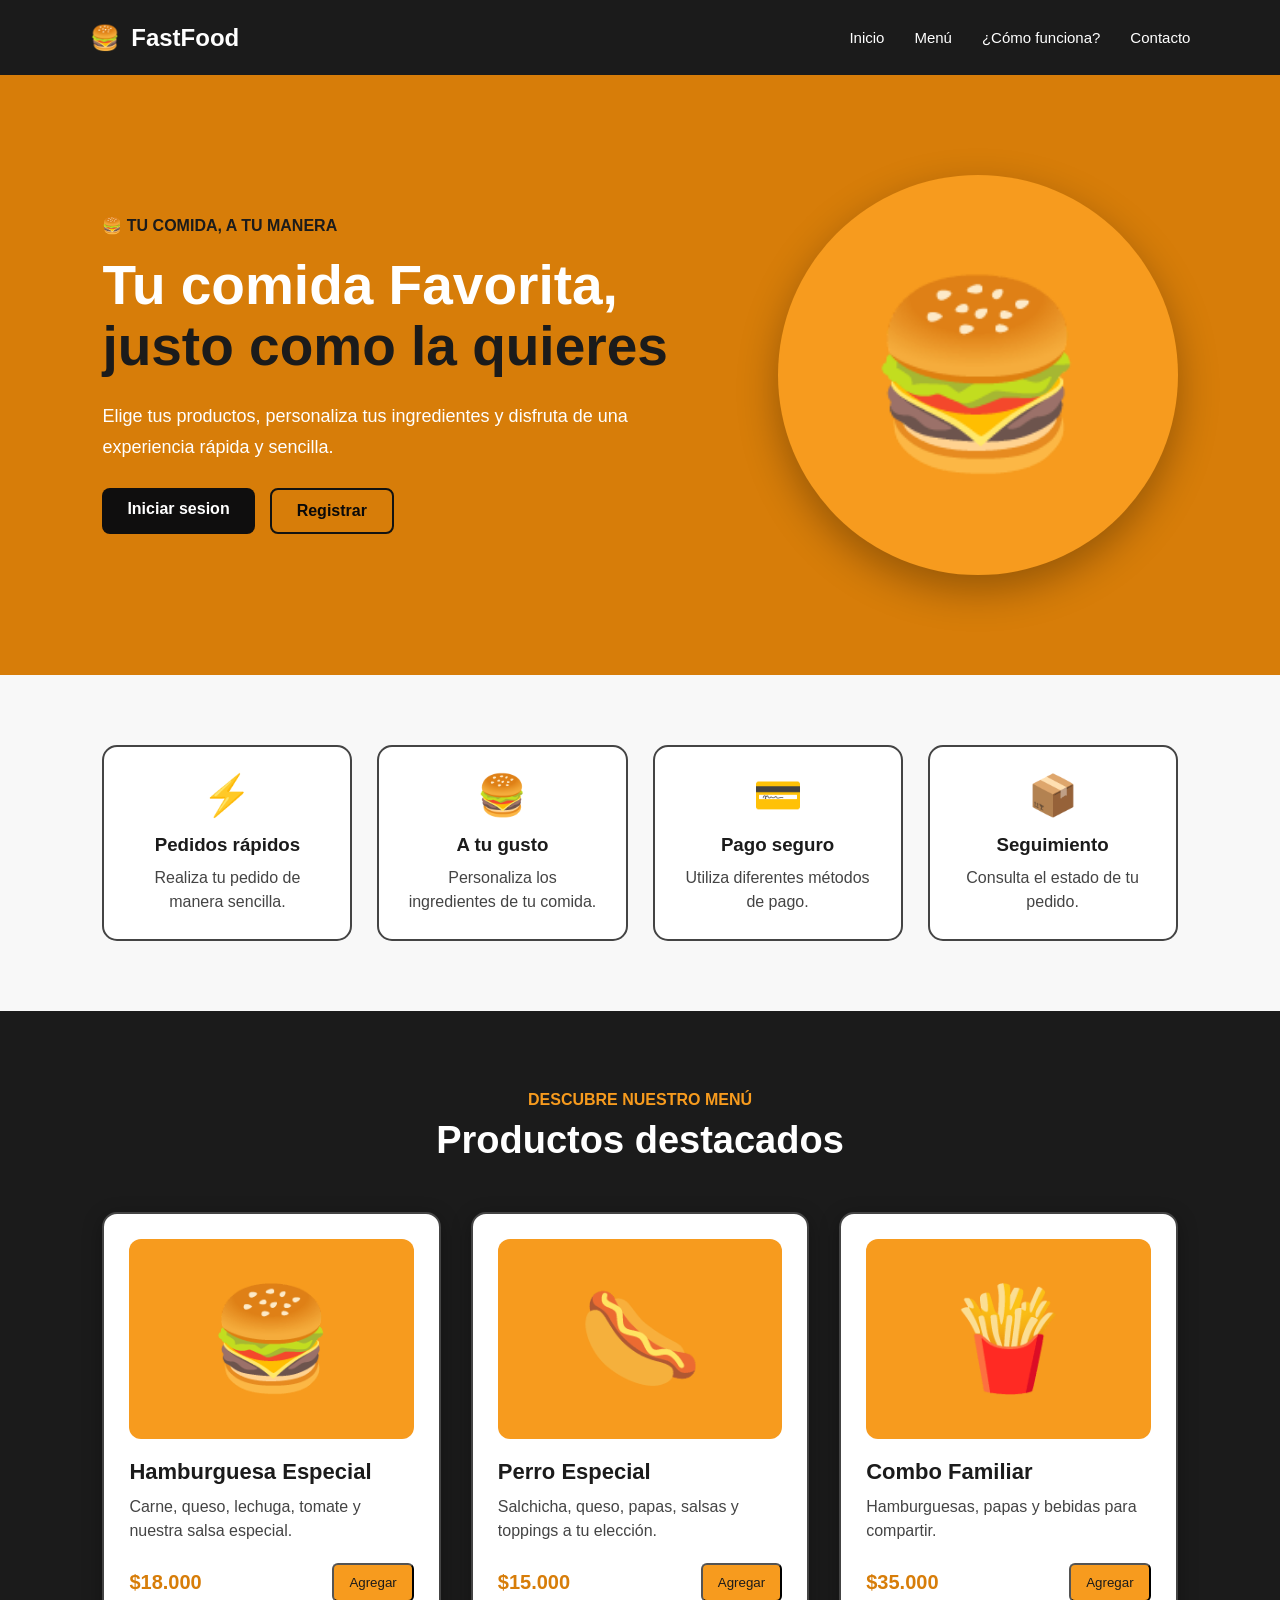
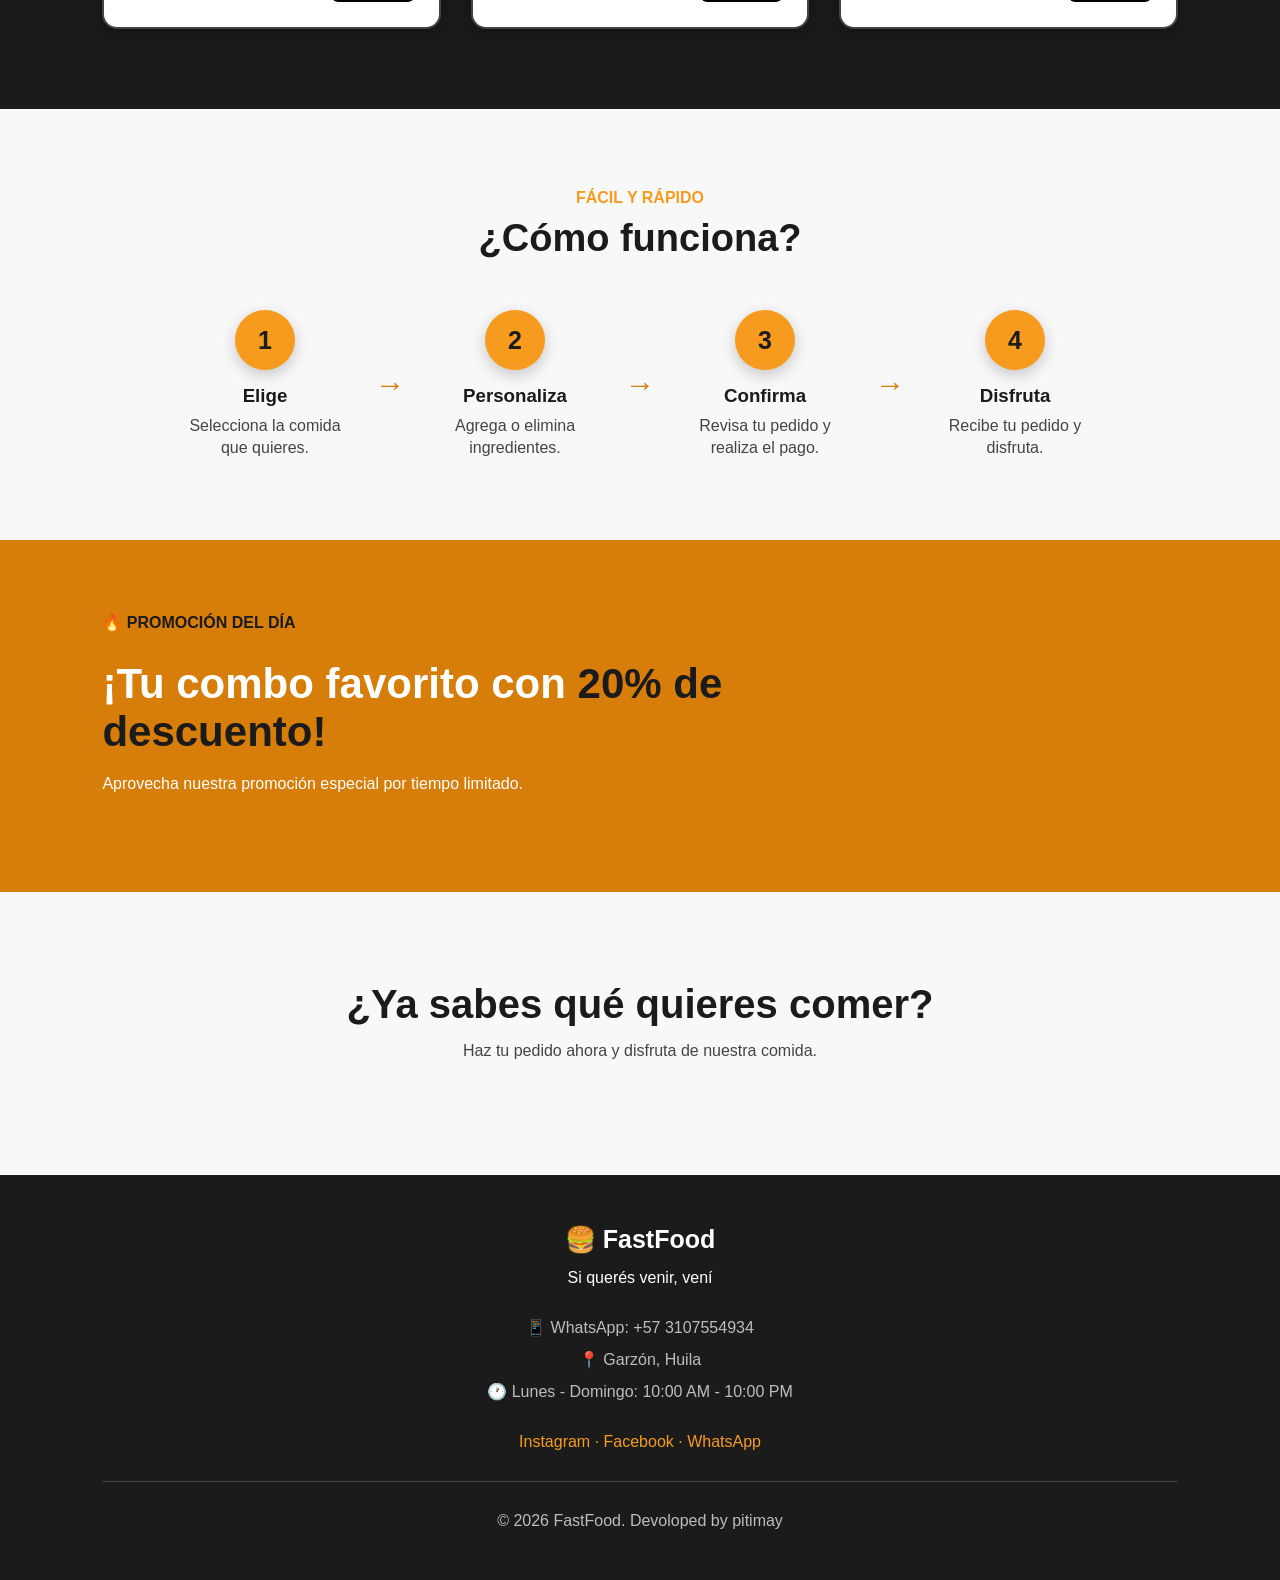
==== paginaterrizaje/index.html @ b6788efb "primera carga" ====
<!DOCTYPE html>
<html lang="es">
<head>
    <meta charset="UTF-8">
    <meta name="viewport" content="width=device-width, initial-scale=1.0">
    <title>FastFood - Comida a tu gusto</title>
    <link rel="stylesheet" href="./css/styles.css">
</head>

<body>

    <header>
        <div class="logo">
            🍔 <span>FastFood</span>
        </div>

        <nav>
            <a href="#inicio">Inicio</a>
            <a href="#menu">Menú</a>
            <a href="#como-funciona">¿Cómo funciona?</a>
            <a href="#contacto">Contacto</a>
        </nav>

    </header>

    <section class="hero" id="inicio">

        <div class="hero-text">

            <p class="subtitulo">🍔 TU COMIDA, A TU MANERA</p>

            <h1>
                Tu comida Favorita,
                <span>justo como la quieres</span>
            </h1>

            <p>
                Elige tus productos, personaliza tus ingredientes
                y disfruta de una experiencia rápida y sencilla.
            </p>

            <div class="hero-buttons">
                <a href="../iniciosesion/index.html" class="btn-naranja" id="iniciarSesion">Iniciar sesion</a>
                <a href="../registrodeusuario/index.html" class="btn-boder" id="registrarse">Registrar</a>
            </div>

        </div>

        <div class="hero-image">
            <div class="hamburguesa">
                🍔
            </div>
        </div>

    </section>

    <section class="beneficios">

        <div class="beneficio">
            <span>⚡</span>
            <h3>Pedidos rápidos</h3>
            <p>Realiza tu pedido de manera sencilla.</p>
        </div>

        <div class="beneficio">
            <span>🍔</span>
            <h3>A tu gusto</h3>
            <p>Personaliza los ingredientes de tu comida.</p>
        </div>

        <div class="beneficio">
            <span>💳</span>
            <h3>Pago seguro</h3>
            <p>Utiliza diferentes métodos de pago.</p>
        </div>

        <div class="beneficio">
            <span>📦</span>
            <h3>Seguimiento</h3>
            <p>Consulta el estado de tu pedido.</p>
        </div>

    </section>

    <section class="menu" id="menu">

        <div class="titulo-seccion">
            <p>DESCUBRE NUESTRO MENÚ</p>
            <h2>Productos destacados</h2>
        </div>

        <div class="productos">

            <div class="producto">
                <div class="producto-img">🍔</div>

                <h3>Hamburguesa Especial</h3>

                <p>
                    Carne, queso, lechuga, tomate
                    y nuestra salsa especial.
                </p>

                <div class="producto-bottom">
                    <strong>$18.000</strong>
                    <button onclick="agregarProducto('Hamburguesa Especial')">
                        Agregar
                    </button>
                </div>
            </div>


            <div class="producto">
                <div class="producto-img">🌭</div>

                <h3>Perro Especial</h3>

                <p>
                    Salchicha, queso, papas, salsas
                    y toppings a tu elección.
                </p>

                <div class="producto-bottom">
                    <strong>$15.000</strong>
                    <button onclick="agregarProducto('Perro Especial')">
                        Agregar
                    </button>
                </div>
            </div>


            <div class="producto">
                <div class="producto-img">🍟</div>

                <h3>Combo Familiar</h3>

                <p>
                    Hamburguesas, papas y bebidas
                    para compartir.
                </p>

                <div class="producto-bottom">
                    <strong>$35.000</strong>
                    <button onclick="agregarProducto('Combo Familiar')">
                        Agregar
                    </button>
                </div>
            </div>

        </div>

    </section>

    <section class="como-funciona" id="como-funciona">

        <div class="titulo-seccion">
            <p>FÁCIL Y RÁPIDO</p>
            <h2>¿Cómo funciona?</h2>
        </div>

        <div class="pasos">

            <div class="paso">
                <div>1</div>
                <h3>Elige</h3>
                <p>Selecciona la comida que quieres.</p>
            </div>

            <div class="flecha">→</div>

            <div class="paso">
                <div>2</div>
                <h3>Personaliza</h3>
                <p>Agrega o elimina ingredientes.</p>
            </div>

            <div class="flecha">→</div>

            <div class="paso">
                <div>3</div>
                <h3>Confirma</h3>
                <p>Revisa tu pedido y realiza el pago.</p>
            </div>

            <div class="flecha">→</div>

            <div class="paso">
                <div>4</div>
                <h3>Disfruta</h3>
                <p>Recibe tu pedido y disfruta.</p>
            </div>

        </div>

    </section>

    <section class="promocion">

        <div>
            <p>🔥 PROMOCIÓN DEL DÍA</p>

            <h2>
                ¡Tu combo favorito con
                <span>20% de descuento!</span>
            </h2>

            <p>
                Aprovecha nuestra promoción especial
                por tiempo limitado.
            </p>

        </div>

    </section>

    <section class="cta">

        <h2>¿Ya sabes qué quieres comer?</h2>

        <p>
            Haz tu pedido ahora y disfruta
            de nuestra comida.
        </p>

        

    </section>

    <footer id="contacto">

        <div class="footer-logo">
            🍔 FastFood
        </div>

        <p>
            Si querés venir, vení
        </p>

        <div class="contacto">
            📱 WhatsApp: +57 3107554934
            <br>
            📍 Garzón, Huila
            <br>
            🕐 Lunes - Domingo: 10:00 AM - 10:00 PM
        </div>

        <div class="redes">
            Instagram · Facebook · WhatsApp
        </div>

        <hr>

        <p>
            © 2026 FastFood. Devoloped by pitimay
        </p>

    </footer>

    <script src="./js/script.js"></script>

</body>
</html>
---- paginaterrizaje/css/styles.css ----
* {
    margin: 0;
    padding: 0;
    box-sizing: border-box;
}

html {
    scroll-behavior: smooth;
}

body {
    font-family: Arial, sans-serif;
    background: #F8F8F8;
    color: #1B1B1B;
}

header {
    width: 100%;
    height: 75px;
    padding: 0 7%;

    display: flex;
    align-items: center;
    justify-content: space-between;

    background: #1B1B1B;

    position: sticky;
    top: 0;
    z-index: 1000;
}

.logo {
    color: #FFFFFF;
    font-size: 24px;
    font-weight: bold;
}

.logo span {
    margin-left: 5px;
}

nav {
    display: flex;
    gap: 30px;
}

nav a {
    color: #FFFFFF;
    text-decoration: none;
    font-size: 15px;

    transition: 0.3s;
}

nav a:hover {
    color: #F79B1E;
}

.btn-pedido {
    background: #F79B1E;
    color: #1B1B1B;

    padding: 12px 20px;

    border-radius: 8px;

    transition: 0.3s;
}

.btn-pedido:hover {
    background: #FFB43A;
    transform: scale(1.03);
}

.hero {
    min-height: 600px;

    padding: 70px 8%;

    display: flex;
    align-items: center;
    justify-content: space-between;

    background: #D77D09;
}

.hero-text {
    max-width: 600px;
}

.subtitulo {
    color: #1B1B1B;

    font-weight: bold;

    margin-bottom: 20px;
}

.hero h1 {
    color: #FFFFFF;

    font-size: 55px;

    line-height: 1.1;

    margin-bottom: 25px;
}

.hero h1 span {
    color: #1B1B1B;
}

.hero-text > p:not(.subtitulo) {
    color: #FFFFFF;

    font-size: 18px;

    line-height: 1.7;
}

.hero-buttons {
    display: flex;

    gap: 15px;

    margin-top: 30px;
}

.btn-principal {
    background: #F79B1E;
    color: #1B1B1B;

    padding: 15px 25px;

    border-radius: 8px;

    transition: 0.3s;
}

.btn-principal:hover {
    background: #FFB43A;

    transform: scale(1.03);
}

.btn-secundario {
    background: transparent;

    border: 2px solid #FFFFFF;

    color: #FFFFFF;

    padding: 13px 25px;

    border-radius: 8px;

    transition: 0.3s;
}

.btn-secundario:hover {
    background: #FFFFFF;

    color: #1B1B1B;
}


.hero-image {
    width: 400px;
    height: 400px;

    border-radius: 50%;

    background: #F79B1E;

    display: flex;

    justify-content: center;
    align-items: center;

    box-shadow: 0 15px 40px rgba(0, 0, 0, 0.30);
}

.hamburguesa {
    font-size: 180px;
}


.beneficios {
    padding: 70px 8%;

    display: grid;

    grid-template-columns: repeat(4, 1fr);

    gap: 25px;

    background: #F8F8F8;
}

.beneficio {
    text-align: center;

    padding: 25px;

    background: #FFFFFF;

    border-radius: 15px;

    border: 2px solid #444444;

    transition: 0.3s;
}

.beneficio:hover {
    transform: translateY(-5px);

    border-color: #F79B1E;

    box-shadow: 0 0 20px rgba(247, 155, 30, 0.30);
}

.beneficio span {
    font-size: 40px;
}

.beneficio h3 {
    color: #1B1B1B;

    margin: 15px 0 10px;
}

.beneficio p {
    color: #444444;

    line-height: 1.5;
}


.titulo-seccion {
    text-align: center;

    margin-bottom: 50px;
}

.titulo-seccion p {
    color: #F79B1E;

    font-weight: bold;
}

.titulo-seccion h2 {
    color: #1B1B1B;

    font-size: 38px;

    margin-top: 10px;
}

.menu {
    padding: 80px 8%;

    background: #1B1B1B;
}

.menu .titulo-seccion h2 {
    color: #FFFFFF;
}

.productos {
    display: grid;

    grid-template-columns: repeat(3, 1fr);

    gap: 30px;
}

.producto {
    background: #FFFFFF;

    padding: 25px;

    border-radius: 15px;

    border: 2px solid #444444;

    box-shadow: 0 5px 20px rgba(0, 0, 0, 0.30);

    transition: 0.3s;
}

.producto:hover {
    transform: translateY(-5px);

    border-color: #F79B1E;

    box-shadow: 0 0 25px rgba(247, 155, 30, 0.40);
}

.producto-img {
    height: 200px;

    border-radius: 12px;

    background: #F79B1E;

    display: flex;

    justify-content: center;
    align-items: center;

    font-size: 100px;
}

.producto h3 {
    color: #1B1B1B;

    font-size: 22px;

    margin: 20px 0 10px;
}

.producto p {
    color: #444444;

    line-height: 1.5;

    margin-bottom: 20px;
}

.producto-bottom {
    display: flex;

    align-items: center;
    justify-content: space-between;
}

.producto-bottom strong {
    font-size: 20px;

    color: #D77D09;
}

.producto-bottom button {
    background: #F79B1E;

    color: #1B1B1B;

    padding: 10px 15px;

    border-radius: 6px;

    transition: 0.3s;
}

.producto-bottom button:hover {
    background: #FFB43A;

    transform: scale(1.03);
}


.como-funciona {
    padding: 80px 8%;

    background: #F8F8F8;
}

.pasos {
    display: flex;

    justify-content: center;
    align-items: center;

    gap: 20px;
}

.paso {
    text-align: center;

    max-width: 180px;
}

.paso > div {
    width: 60px;
    height: 60px;

    margin: auto;

    border-radius: 50%;

    background: #F79B1E;

    color: #1B1B1B;

    display: flex;

    justify-content: center;
    align-items: center;

    font-size: 25px;

    font-weight: bold;

    box-shadow: 0 5px 15px rgba(0, 0, 0, 0.20);
}

.paso h3 {
    color: #1B1B1B;

    margin: 15px 0 8px;
}

.paso p {
    color: #444444;

    line-height: 1.4;
}

.flecha {
    font-size: 30px;

    color: #D77D09;
}


.promocion {
    padding: 70px 8%;

    background: #D77D09;

    color: #FFFFFF;
}

.promocion div {
    max-width: 700px;
}

.promocion p:first-child {
    color: #1B1B1B;

    font-weight: bold;
}

.promocion h2 {
    color: #FFFFFF;

    font-size: 42px;

    margin: 15px 0;
}

.promocion h2 span {
    color: #1B1B1B;
}

.promocion p {
    line-height: 1.6;

    margin-bottom: 25px;
}

.promocion button {
    background: #F79B1E;

    color: #1B1B1B;

    padding: 15px 25px;

    border-radius: 8px;

    transition: 0.3s;
}

.promocion button:hover {
    background: #FFB43A;

    transform: scale(1.03);
}


.cta {
    padding: 90px 8%;

    text-align: center;

    background: #F8F8F8;
}

.cta h2 {
    color: #1B1B1B;

    font-size: 40px;

    margin-bottom: 15px;
}

.cta p {
    color: #444444;

    margin-bottom: 25px;
}

.cta button {
    background: #F79B1E;

    color: #1B1B1B;

    padding: 15px 25px;

    border-radius: 8px;

    transition: 0.3s;
}

.cta button:hover {
    background: #FFB43A;

    transform: scale(1.03);
}


footer {
    background: #1B1B1B;

    color: #FFFFFF;

    padding: 50px 8%;

    text-align: center;
}

.footer-logo {
    color: #FFFFFF;

    font-size: 25px;

    font-weight: bold;

    margin-bottom: 15px;
}

.contacto {
    margin: 25px 0;

    line-height: 2;

    color: #BDBDBD;
}

.redes {
    margin: 20px 0;

    color: #F79B1E;
}

footer hr {
    border: none;

    border-top: 1px solid #444444;

    margin: 30px 0;
}

footer > p:last-child {
    color: #BDBDBD;
}

@media (max-width: 900px) {

    header {
        padding: 0 5%;
    }

    nav {
        display: none;
    }

    .hero {
        flex-direction: column;

        text-align: center;

        gap: 50px;
    }

    .hero h1 {
        font-size: 40px;
    }

    .hero-buttons {
        justify-content: center;
    }

    .hero-image {
        width: 280px;
        height: 280px;
    }

    .hamburguesa {
        font-size: 120px;
    }

    .beneficios {
        grid-template-columns: repeat(2, 1fr);
    }

    .productos {
        grid-template-columns: 1fr;
    }

    .pasos {
        flex-direction: column;
    }

    .flecha {
        transform: rotate(90deg);
    }
}


@media (max-width: 600px) {

    .beneficios {
        grid-template-columns: 1fr;
    }

    .hero {
        padding: 50px 5%;
    }

    .hero h1 {
        font-size: 34px;
    }

    .hero-buttons {
        flex-direction: column;
    }

    .titulo-seccion h2 {
        font-size: 30px;
    }

    .promocion h2 {
        font-size: 32px;
    }

    .cta h2 {
        font-size: 30px;
    }

    .btn-principal,
    .btn-secundario {
        width: 100%;
    }

}
.hero-buttons {
    display: flex;
    gap: 15px;
    margin-top: 25px;
}


.btn-naranja {
    display: inline-block;
    padding: 12px 25px;
    background-color: #0f0e0e;
    color: white;
    text-decoration: none;
    border-radius: 8px;
    font-weight: bold;
    transition: 0.3s;
}


.btn-naranja:hover {
    background-color: #070707;
    transform: translateY(-2px);
}


.btn-boder {
    display: inline-block;
    padding: 12px 25px;
    background-color: transparent;
    color: rgb(10, 9, 9);
    text-decoration: none;
    border: 2px solid #121211;
    border-radius: 8px;
    font-weight: bold;
    transition: 0.3s;
}

.btn-boder:hover {
    background-color: #060606;
    color: white;
    transform: translateY(-2px);
}
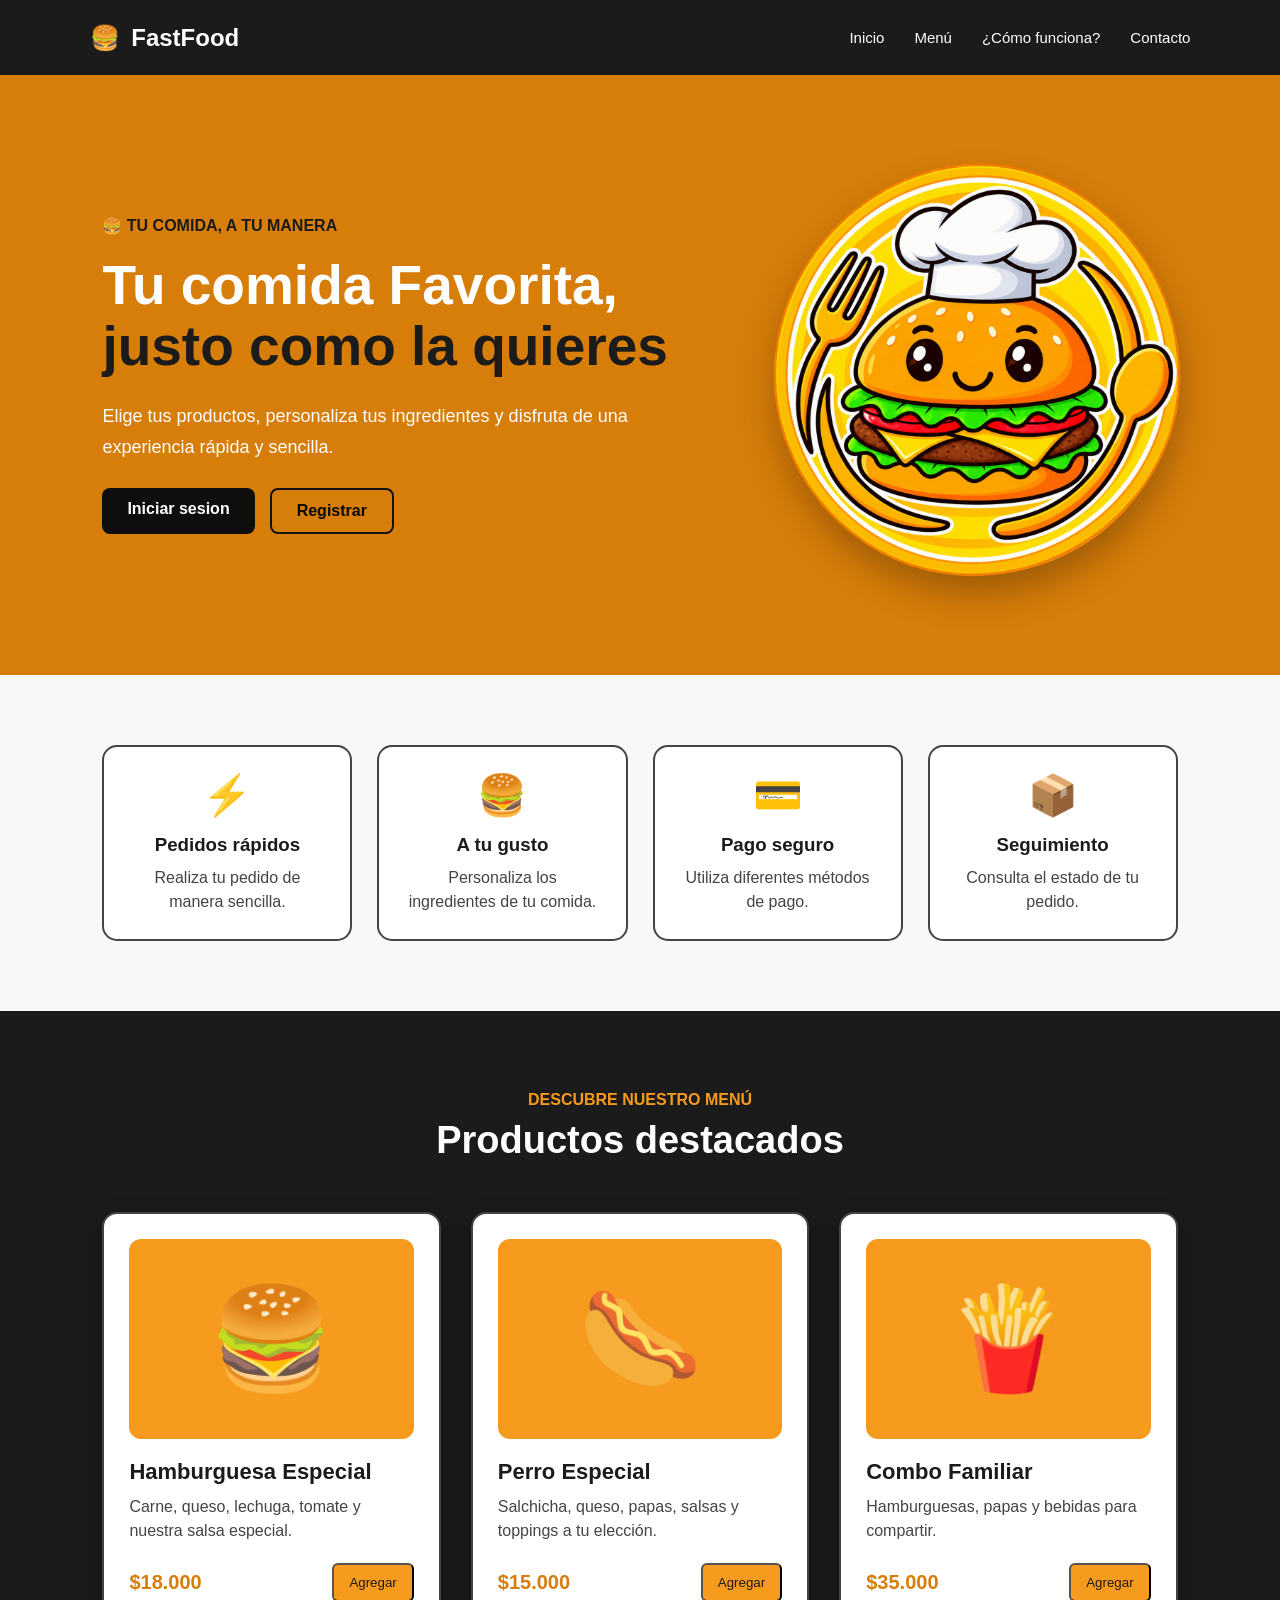
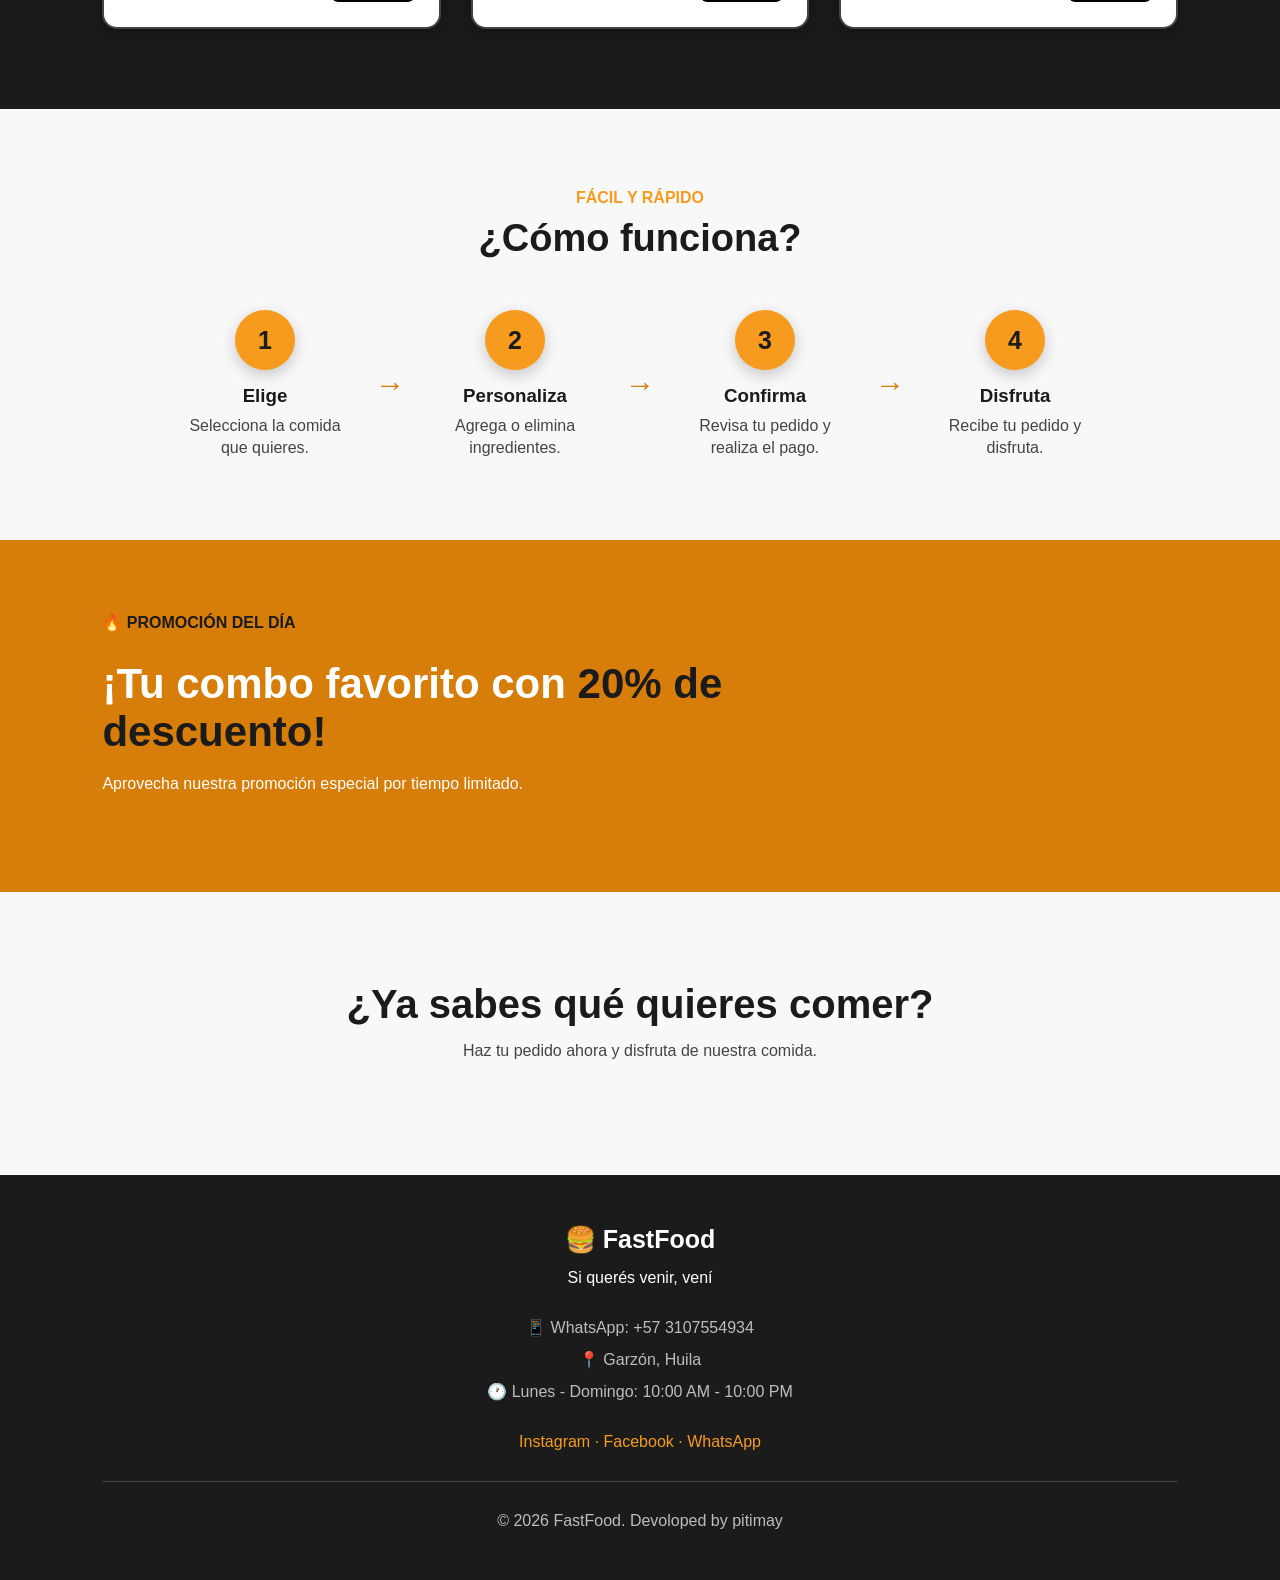
==== commit 38ce4582: "edicion_de_logo" ====
--- a/paginaterrizaje/index.html
+++ b/paginaterrizaje/index.html
@@ -47,8 +47,9 @@
         </div>
 
         <div class="hero-image">
-            <div class="hamburguesa">
-                🍔
+           
+            <img src="./css/logo.png" width="450">
+                
             </div>
         </div>
 
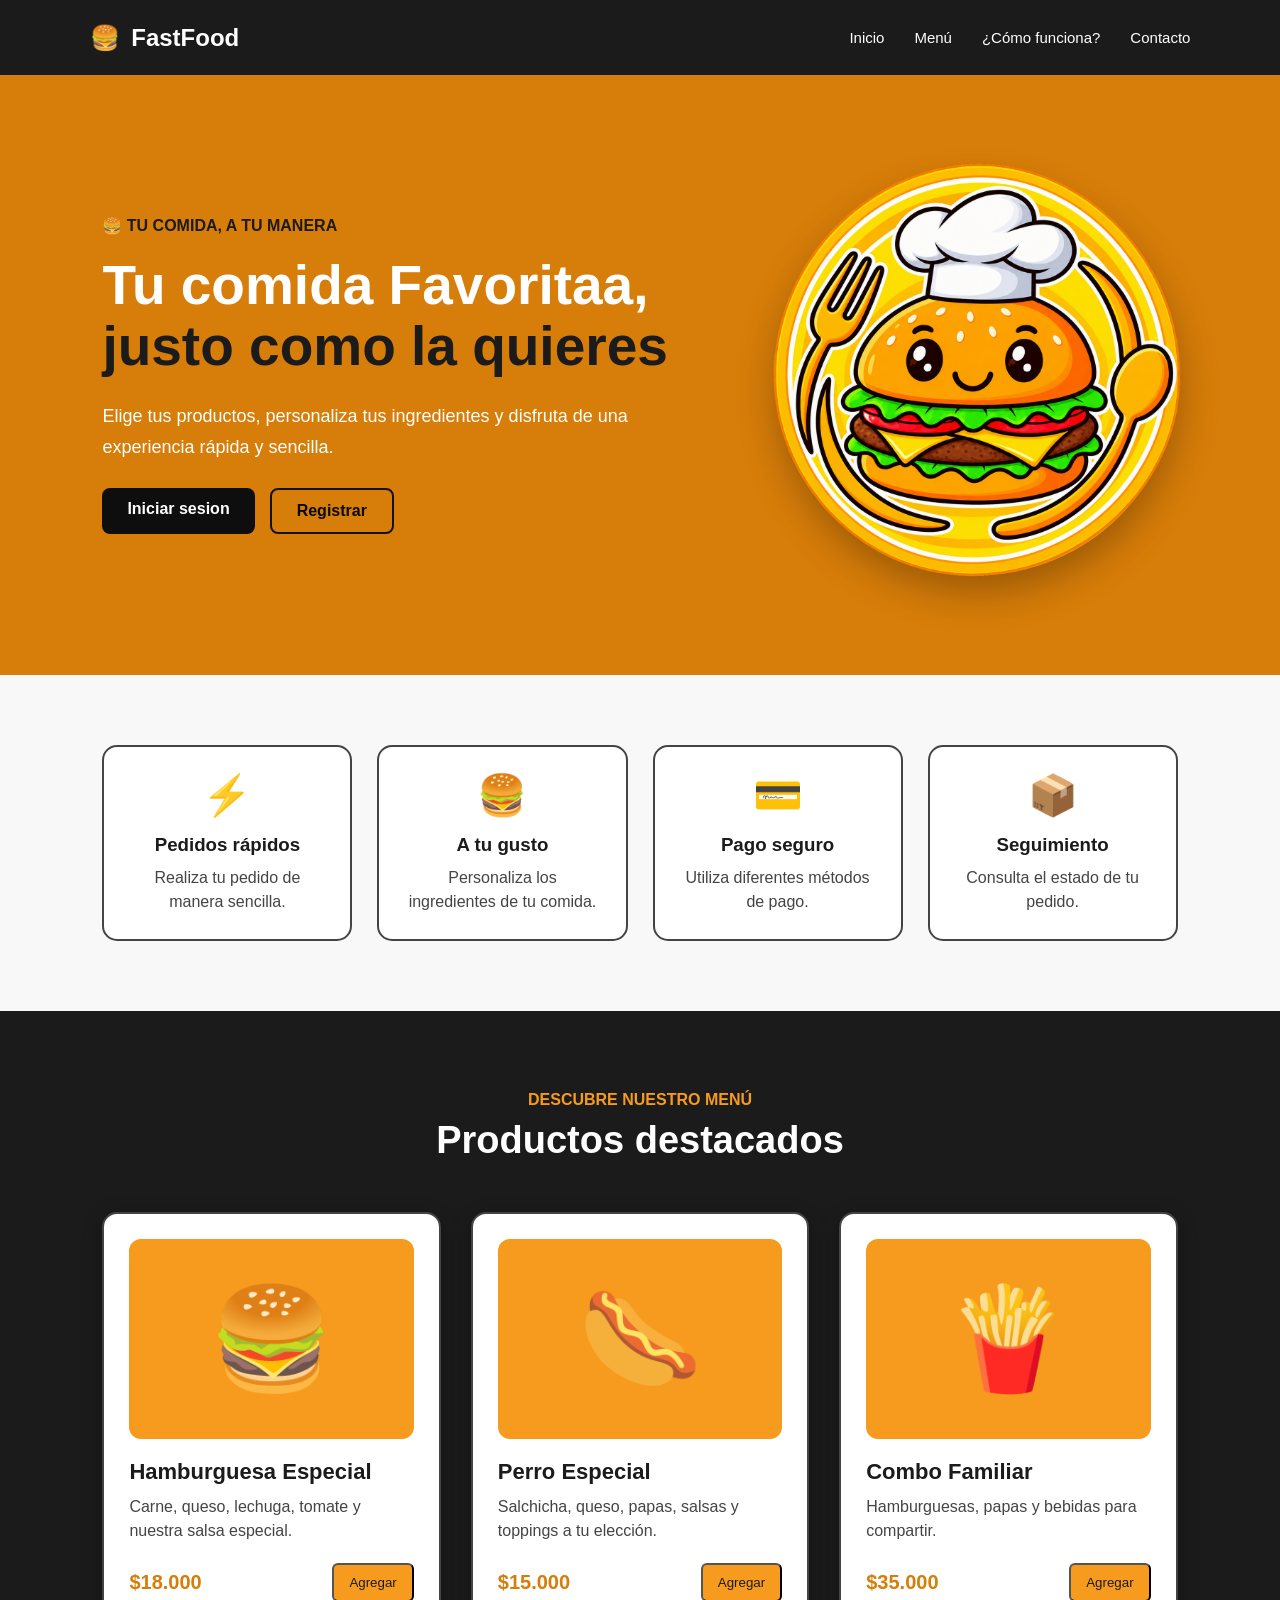
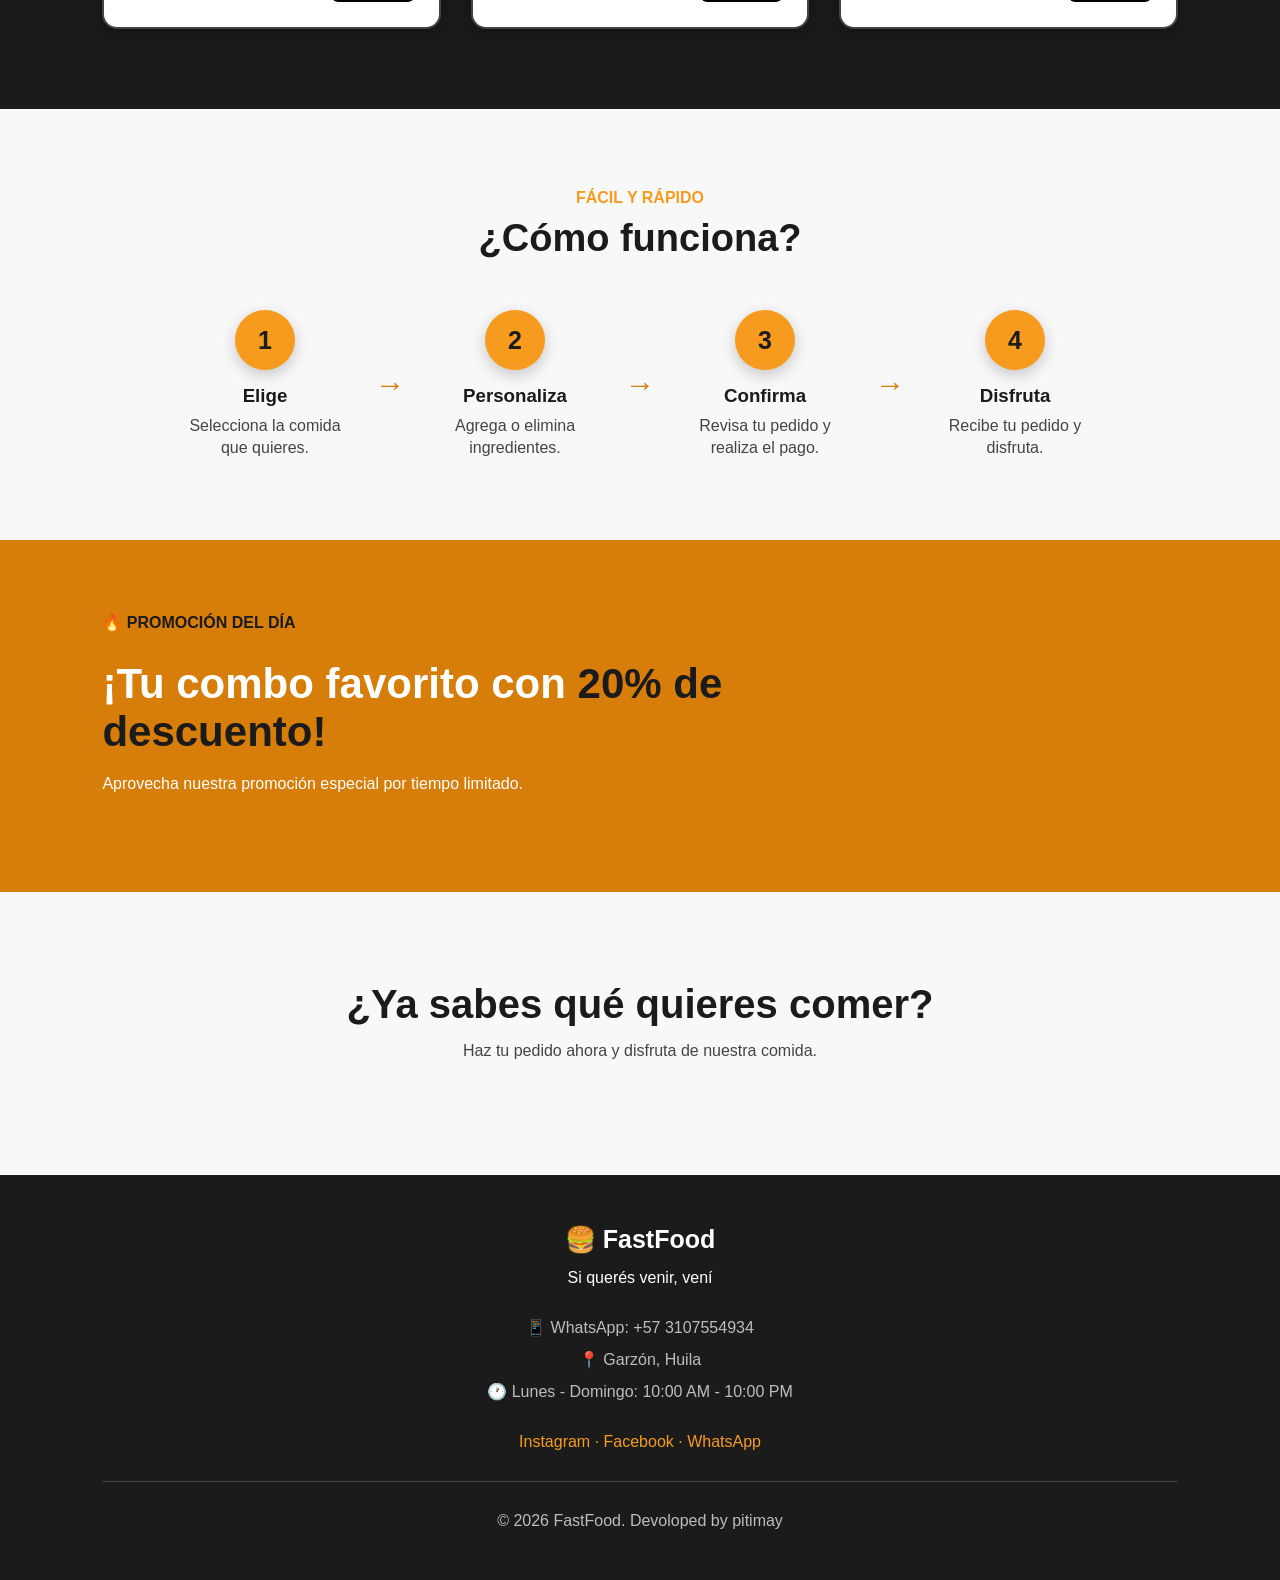
==== commit 45234b4e: "correcion logo correcion logo" ====
--- a/paginaterrizaje/index.html
+++ b/paginaterrizaje/index.html
@@ -30,7 +30,7 @@
             <p class="subtitulo">🍔 TU COMIDA, A TU MANERA</p>
 
             <h1>
-                Tu comida Favorita,
+                Tu comida Favoritaa,
                 <span>justo como la quieres</span>
             </h1>
 
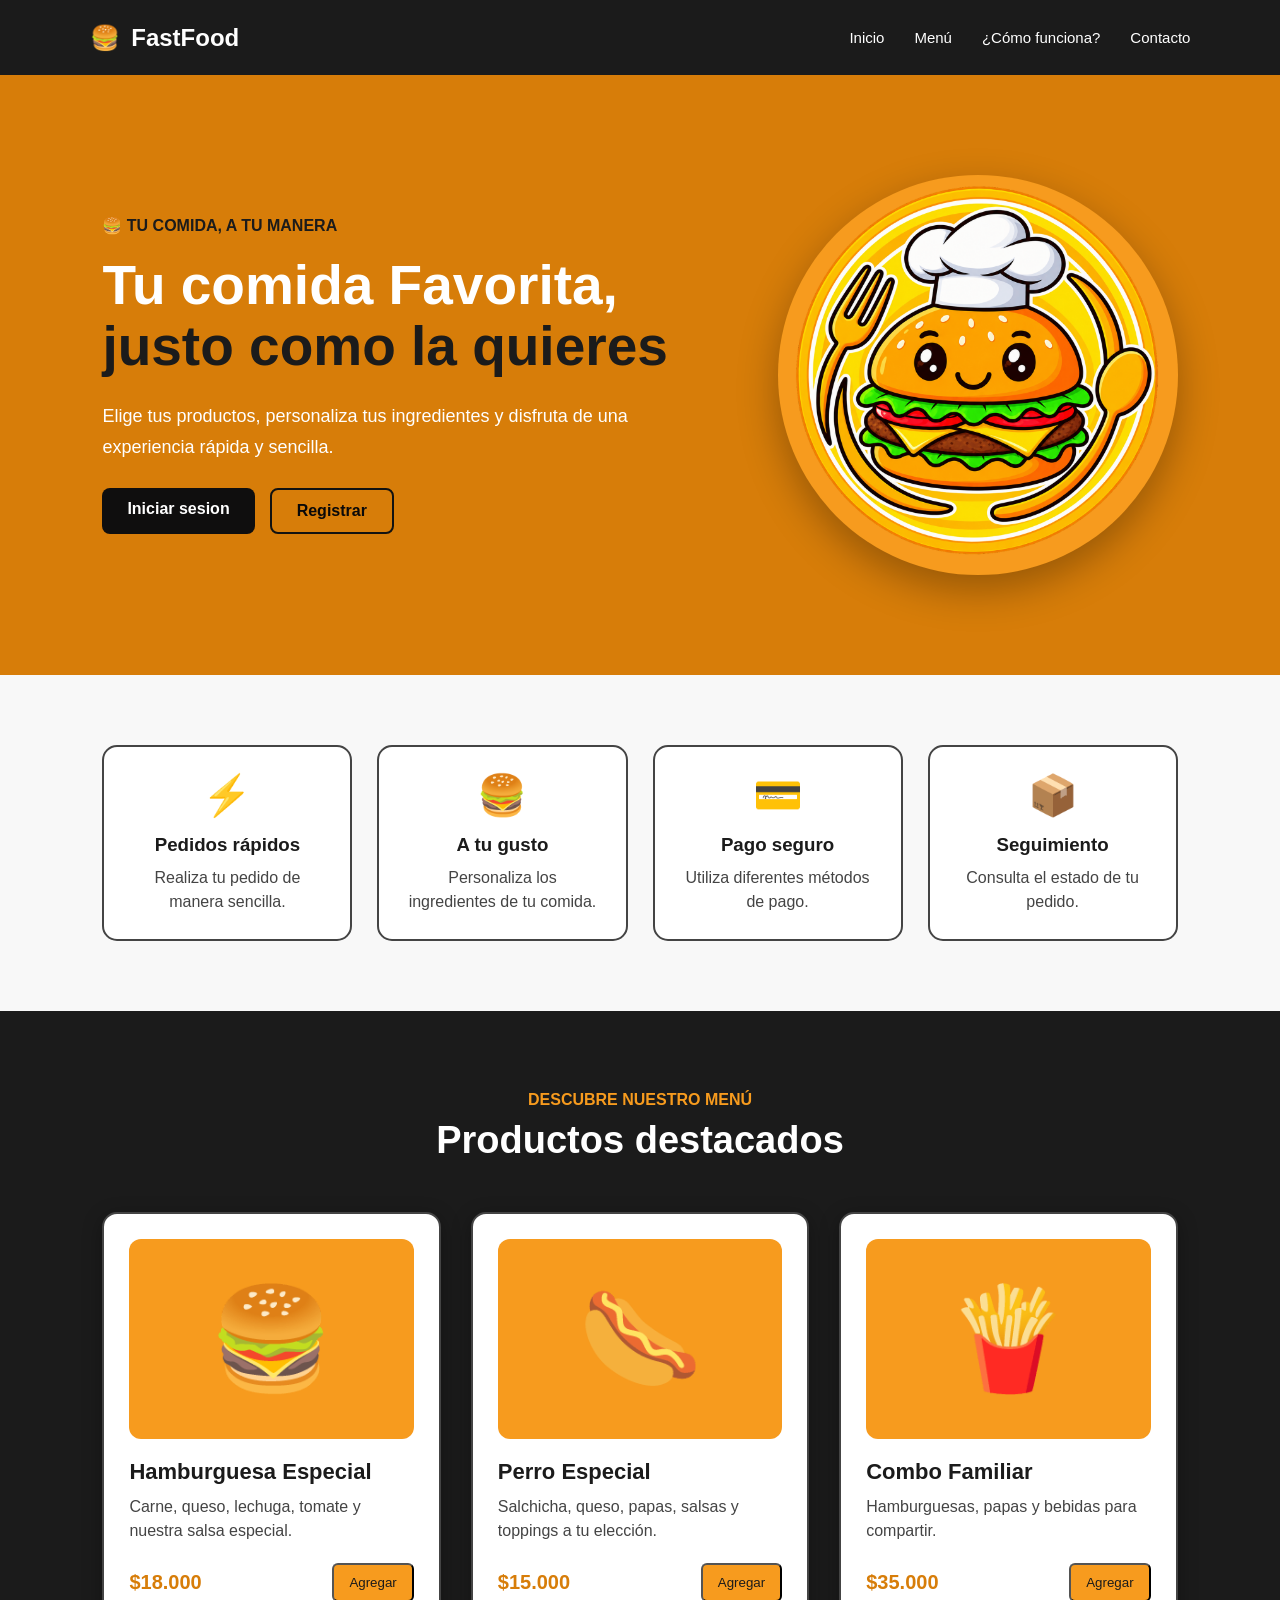
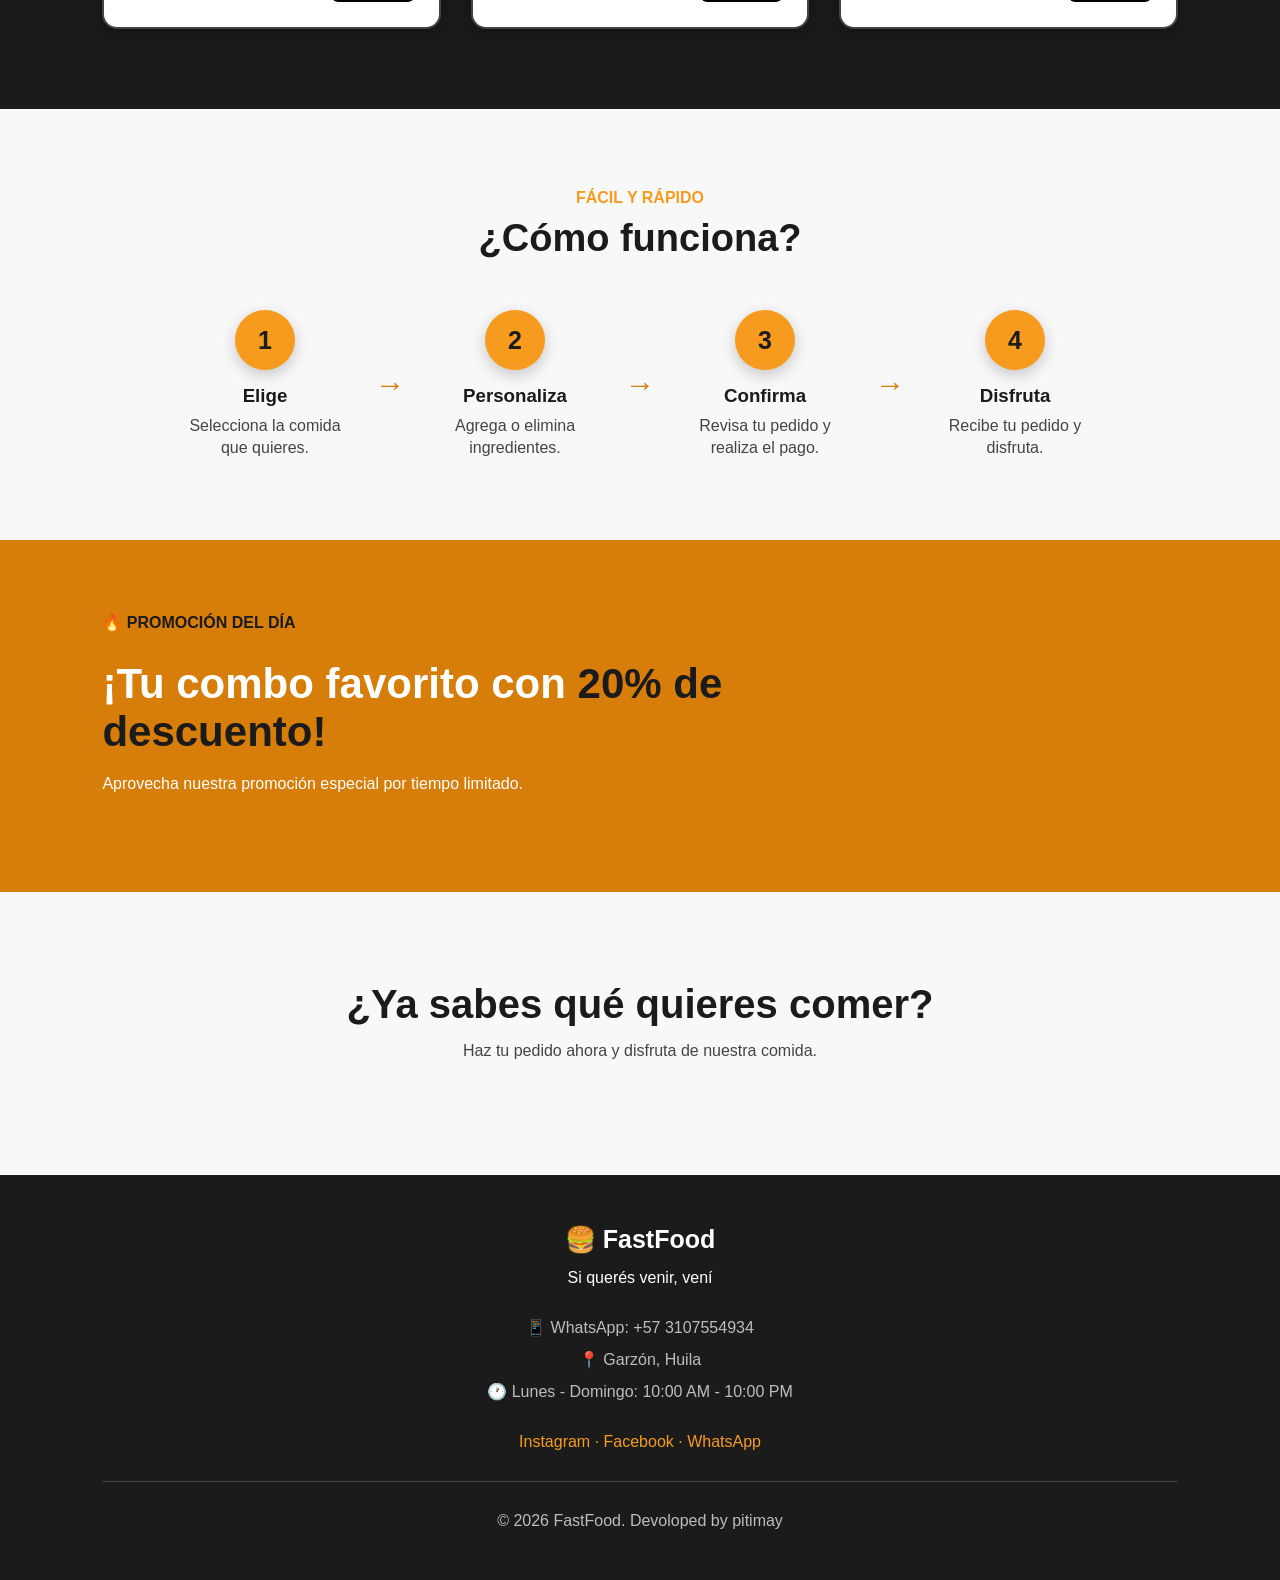
==== commit 01864219: "tamaño_logo" ====
--- a/paginaterrizaje/index.html
+++ b/paginaterrizaje/index.html
@@ -30,7 +30,7 @@
             <p class="subtitulo">🍔 TU COMIDA, A TU MANERA</p>
 
             <h1>
-                Tu comida Favoritaa,
+                Tu comida Favorita,
                 <span>justo como la quieres</span>
             </h1>
 
@@ -48,7 +48,7 @@
 
         <div class="hero-image">
            
-            <img src="./css/logo.png" width="450">
+            <img src="./css/logo.png" width="400">
                 
             </div>
         </div>
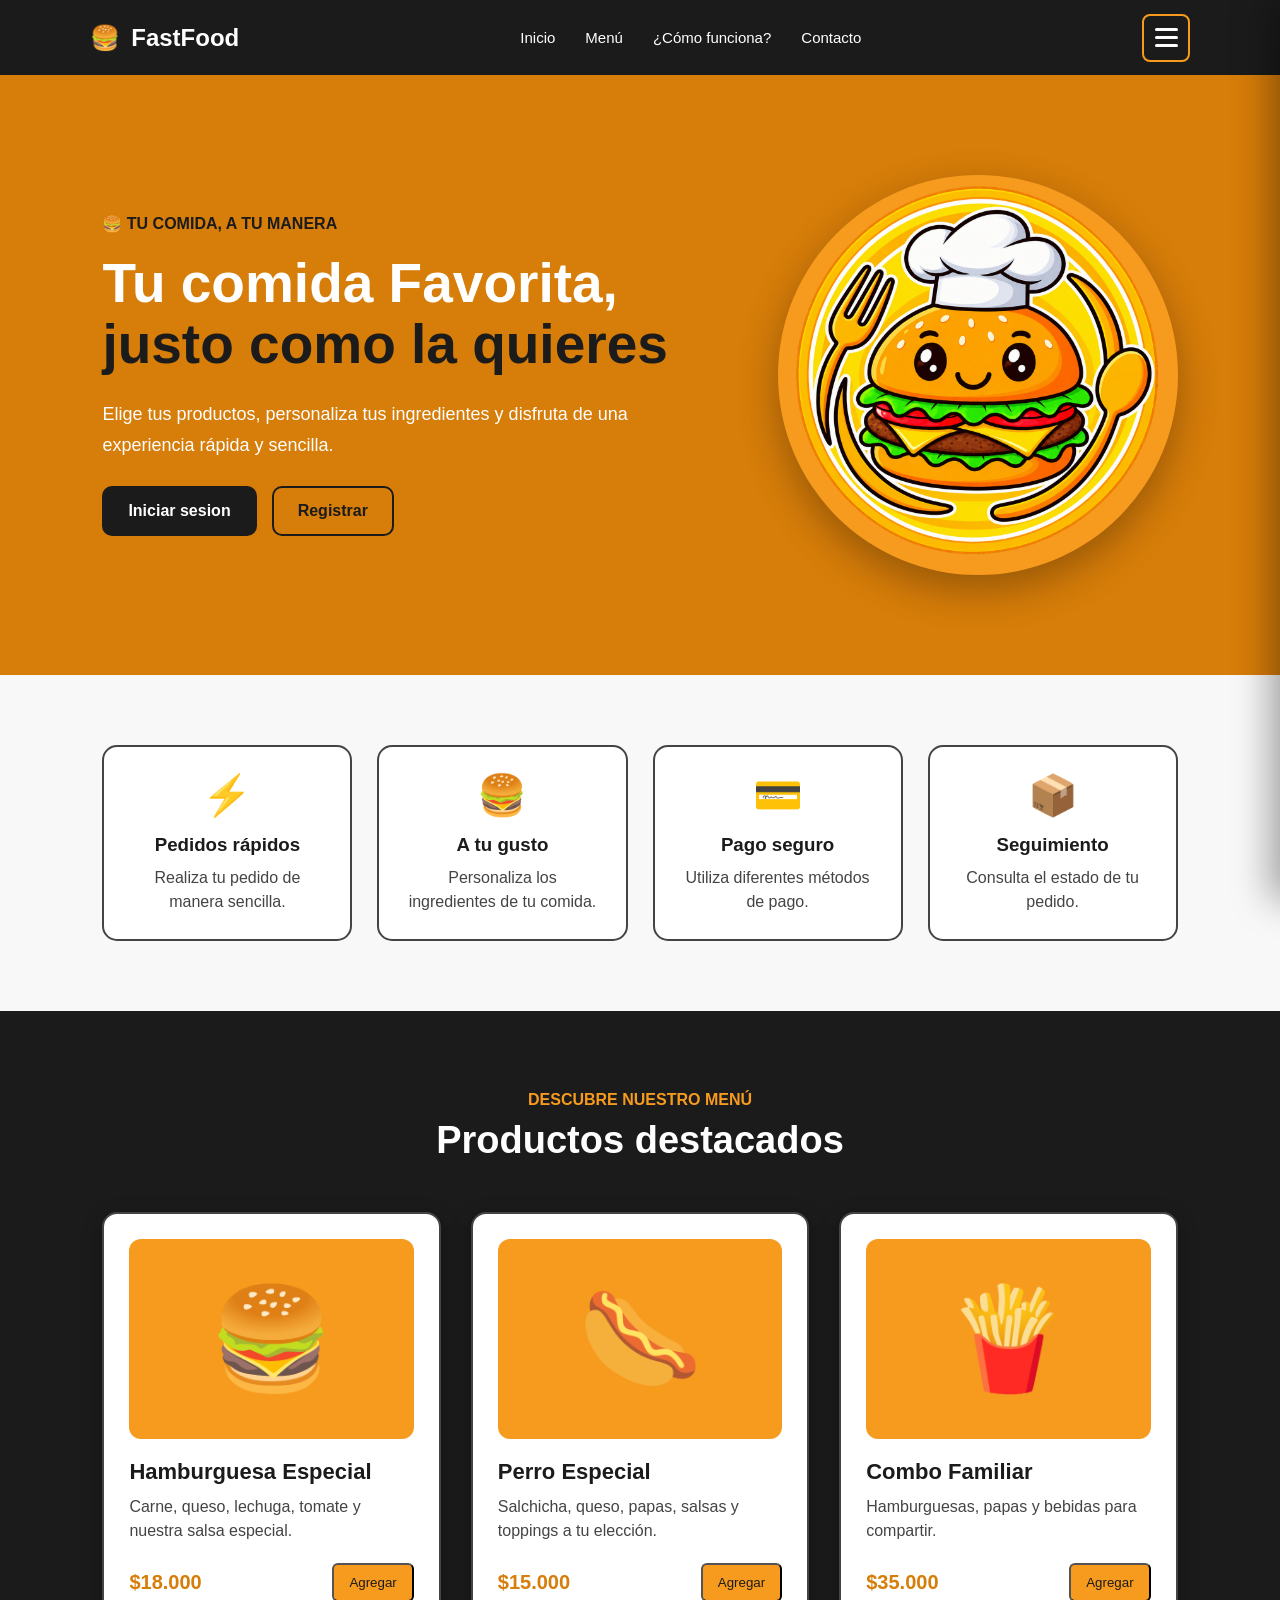
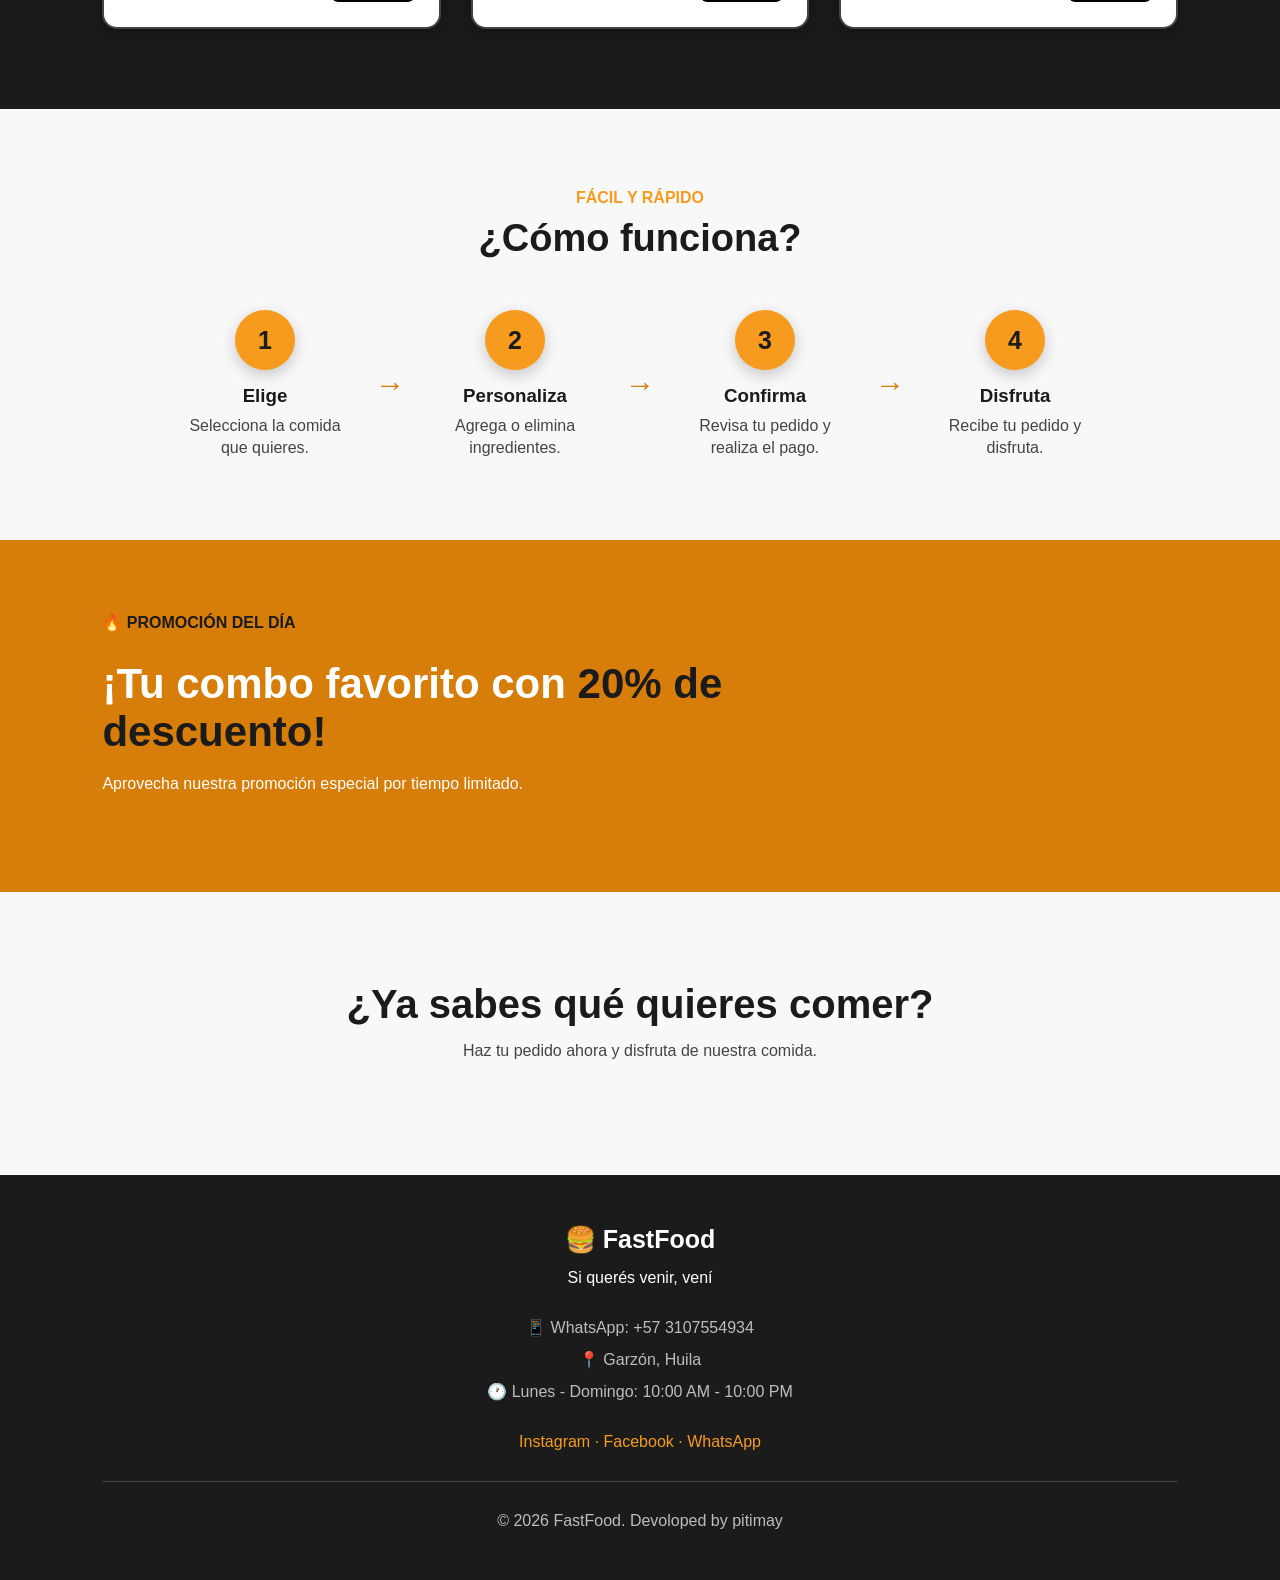
==== commit dfc6f505: "nueva edicion nueva edicion" ====
--- a/paginaterrizaje/index.html
+++ b/paginaterrizaje/index.html
@@ -14,14 +14,38 @@
             🍔 <span>FastFood</span>
         </div>
 
-        <nav>
+        <nav class="desktop-nav">
             <a href="#inicio">Inicio</a>
             <a href="#menu">Menú</a>
             <a href="#como-funciona">¿Cómo funciona?</a>
             <a href="#contacto">Contacto</a>
         </nav>
 
+        <button class="menu-toggle" id="menuToggle" aria-label="Abrir menú" aria-expanded="false" aria-controls="mobileMenu">
+            <span></span>
+            <span></span>
+            <span></span>
+        </button>
+
     </header>
+
+    <div class="menu-overlay" id="menuOverlay"></div>
+
+    <aside class="mobile-menu" id="mobileMenu" aria-hidden="true">
+        <div class="mobile-menu-header">
+            <strong>🍔 FastFood</strong>
+            <button class="menu-close" id="menuClose" aria-label="Cerrar menú">&times;</button>
+        </div>
+
+        <nav>
+            <a href="#inicio">🏠 Inicio</a>
+            <a href="#menu">🍔 Menú</a>
+            <a href="#como-funciona">⚡ ¿Cómo funciona?</a>
+            <a href="#contacto">📞 Contacto</a>
+        </nav>
+
+       
+    </aside>
 
     <section class="hero" id="inicio">
 
--- a/paginaterrizaje/css/styles.css
+++ b/paginaterrizaje/css/styles.css
@@ -1,3 +1,6 @@
+/* =========================================
+   CONFIGURACIÓN GENERAL
+========================================= */
 
 * {
     margin: 0;
@@ -6,6 +9,9 @@
 }
 
 html {
+    width: 100%;
+    max-width: 100%;
+    overflow-x: hidden;
     scroll-behavior: smooth;
 }
 
@@ -13,7 +19,24 @@
     font-family: Arial, sans-serif;
     background: #F8F8F8;
     color: #1B1B1B;
-}
+
+    width: 100%;
+    max-width: 100%;
+    overflow-x: hidden;
+
+    /* Espacio para que el header fijo no tape el contenido */
+    padding-top: 75px;
+}
+
+img {
+    max-width: 100%;
+    height: auto;
+}
+
+
+/* =========================================
+   HEADER - SIEMPRE FIJO ARRIBA
+========================================= */
 
 header {
     width: 100%;
@@ -26,9 +49,11 @@
 
     background: #1B1B1B;
 
-    position: sticky;
+    position: fixed;
     top: 0;
-    z-index: 1000;
+    left: 0;
+
+    z-index: 9999;
 }
 
 .logo {
@@ -41,22 +66,26 @@
     margin-left: 5px;
 }
 
-nav {
+nav.desktop-nav {
     display: flex;
     gap: 30px;
 }
 
-nav a {
+nav.desktop-nav a {
     color: #FFFFFF;
     text-decoration: none;
     font-size: 15px;
-
-    transition: 0.3s;
-}
-
-nav a:hover {
+    transition: 0.3s;
+}
+
+nav.desktop-nav a:hover {
     color: #F79B1E;
 }
+
+
+/* =========================================
+   BOTONES
+========================================= */
 
 .btn-pedido {
     background: #F79B1E;
@@ -74,6 +103,11 @@
     transform: scale(1.03);
 }
 
+
+/* =========================================
+   HERO
+========================================= */
+
 .hero {
     min-height: 600px;
 
@@ -92,9 +126,7 @@
 
 .subtitulo {
     color: #1B1B1B;
-
     font-weight: bold;
-
     margin-bottom: 20px;
 }
 
@@ -122,10 +154,8 @@
 
 .hero-buttons {
     display: flex;
-
     gap: 15px;
-
-    margin-top: 30px;
+    margin-top: 25px;
 }
 
 .btn-principal {
@@ -141,7 +171,6 @@
 
 .btn-principal:hover {
     background: #FFB43A;
-
     transform: scale(1.03);
 }
 
@@ -161,10 +190,13 @@
 
 .btn-secundario:hover {
     background: #FFFFFF;
-
-    color: #1B1B1B;
-}
-
+    color: #1B1B1B;
+}
+
+
+/* =========================================
+   IMAGEN HERO
+========================================= */
 
 .hero-image {
     width: 400px;
@@ -187,6 +219,10 @@
 }
 
 
+/* =========================================
+   BENEFICIOS
+========================================= */
+
 .beneficios {
     padding: 70px 8%;
 
@@ -227,26 +263,26 @@
 
 .beneficio h3 {
     color: #1B1B1B;
-
     margin: 15px 0 10px;
 }
 
 .beneficio p {
     color: #444444;
-
     line-height: 1.5;
 }
 
+
+/* =========================================
+   TITULOS DE SECCIÓN
+========================================= */
 
 .titulo-seccion {
     text-align: center;
-
     margin-bottom: 50px;
 }
 
 .titulo-seccion p {
     color: #F79B1E;
-
     font-weight: bold;
 }
 
@@ -257,10 +293,14 @@
 
     margin-top: 10px;
 }
+
+
+/* =========================================
+   MENÚ / PRODUCTOS
+========================================= */
 
 .menu {
     padding: 80px 8%;
-
     background: #1B1B1B;
 }
 
@@ -338,7 +378,6 @@
 
 .producto-bottom strong {
     font-size: 20px;
-
     color: #D77D09;
 }
 
@@ -356,14 +395,16 @@
 
 .producto-bottom button:hover {
     background: #FFB43A;
-
     transform: scale(1.03);
 }
 
+
+/* =========================================
+   CÓMO FUNCIONA
+========================================= */
 
 .como-funciona {
     padding: 80px 8%;
-
     background: #F8F8F8;
 }
 
@@ -378,7 +419,6 @@
 
 .paso {
     text-align: center;
-
     max-width: 180px;
 }
 
@@ -408,22 +448,23 @@
 
 .paso h3 {
     color: #1B1B1B;
-
     margin: 15px 0 8px;
 }
 
 .paso p {
     color: #444444;
-
     line-height: 1.4;
 }
 
 .flecha {
     font-size: 30px;
-
     color: #D77D09;
 }
 
+
+/* =========================================
+   PROMOCIÓN
+========================================= */
 
 .promocion {
     padding: 70px 8%;
@@ -439,7 +480,6 @@
 
 .promocion p:first-child {
     color: #1B1B1B;
-
     font-weight: bold;
 }
 
@@ -457,7 +497,6 @@
 
 .promocion p {
     line-height: 1.6;
-
     margin-bottom: 25px;
 }
 
@@ -475,10 +514,13 @@
 
 .promocion button:hover {
     background: #FFB43A;
-
     transform: scale(1.03);
 }
 
+
+/* =========================================
+   CTA
+========================================= */
 
 .cta {
     padding: 90px 8%;
@@ -498,7 +540,6 @@
 
 .cta p {
     color: #444444;
-
     margin-bottom: 25px;
 }
 
@@ -516,10 +557,13 @@
 
 .cta button:hover {
     background: #FFB43A;
-
     transform: scale(1.03);
 }
 
+
+/* =========================================
+   FOOTER
+========================================= */
 
 footer {
     background: #1B1B1B;
@@ -551,7 +595,6 @@
 
 .redes {
     margin: 20px 0;
-
     color: #F79B1E;
 }
 
@@ -567,49 +610,382 @@
     color: #BDBDBD;
 }
 
+
+/* =========================================
+   BOTONES GENERALES
+========================================= */
+
+.btn-naranja,
+.btn-boder {
+    display: inline-flex;
+
+    align-items: center;
+    justify-content: center;
+
+    text-decoration: none;
+
+    font-weight: bold;
+
+    padding: 14px 24px;
+
+    border-radius: 10px;
+
+    transition: 0.25s ease;
+
+    cursor: pointer;
+}
+
+.btn-naranja {
+    background: #1B1B1B;
+    color: #FFFFFF;
+    border: 2px solid #1B1B1B;
+}
+
+.btn-naranja:hover {
+    background: #000000;
+    transform: translateY(-2px);
+}
+
+.btn-boder {
+    background: transparent;
+    color: #1B1B1B;
+    border: 2px solid #1B1B1B;
+}
+
+.btn-boder:hover {
+    background: #1B1B1B;
+    color: #FFFFFF;
+    transform: translateY(-2px);
+}
+
+
+/* =========================================
+   MENÚ HAMBURGUESA
+========================================= */
+
+.menu-toggle {
+    width: 48px;
+    height: 48px;
+
+    padding: 10px;
+
+    border: 2px solid #F79B1E;
+
+    border-radius: 8px;
+
+    background: transparent;
+
+    display: flex;
+
+    flex-direction: column;
+
+    justify-content: center;
+    align-items: center;
+
+    gap: 5px;
+
+    cursor: pointer;
+
+    transition: 0.3s;
+}
+
+.menu-toggle:hover {
+    background: #F79B1E;
+}
+
+.menu-toggle span {
+    width: 23px;
+    height: 3px;
+
+    border-radius: 3px;
+
+    background: #FFFFFF;
+
+    transition: 0.3s;
+}
+
+.menu-toggle:hover span {
+    background: #1B1B1B;
+}
+
+.menu-toggle.active span:nth-child(1) {
+    transform: translateY(8px) rotate(45deg);
+}
+
+.menu-toggle.active span:nth-child(2) {
+    opacity: 0;
+}
+
+.menu-toggle.active span:nth-child(3) {
+    transform: translateY(-8px) rotate(-45deg);
+}
+
+
+/* =========================================
+   OVERLAY DEL MENÚ
+========================================= */
+
+.menu-overlay {
+    position: fixed;
+
+    inset: 0;
+
+    background: rgba(0, 0, 0, 0.55);
+
+    opacity: 0;
+
+    visibility: hidden;
+
+    transition: 0.3s;
+
+    z-index: 10000;
+}
+
+.menu-overlay.active {
+    opacity: 1;
+    visibility: visible;
+}
+
+.mobile-menu {
+    position: fixed;
+
+    top: 0;
+    right: 0;
+
+    width: min(360px, 88vw);
+
+    height: 100vh;
+
+    padding: 28px;
+
+    background: #1B1B1B;
+
+    box-shadow: -10px 0 35px rgba(0, 0, 0, 0.35);
+
+    transform: translateX(100%);
+
+    transition: transform 0.35s ease;
+
+    z-index: 10001;
+
+    overflow-y: auto;
+}
+
+.mobile-menu.active {
+    transform: translateX(0);
+}
+
+.mobile-menu-header {
+    display: flex;
+
+    align-items: center;
+    justify-content: space-between;
+
+    color: #FFFFFF;
+
+    font-size: 22px;
+
+    padding-bottom: 25px;
+
+    border-bottom: 1px solid #444444;
+}
+
+.menu-close {
+    border: none;
+
+    background: transparent;
+
+    color: #FFFFFF;
+
+    font-size: 38px;
+
+    line-height: 1;
+
+    cursor: pointer;
+}
+
+.mobile-menu nav {
+    display: flex;
+
+    flex-direction: column;
+
+    gap: 5px;
+
+    margin-top: 25px;
+}
+
+.mobile-menu nav a {
+    padding: 16px 12px;
+
+    border-radius: 8px;
+
+    color: #FFFFFF;
+
+    text-decoration: none;
+
+    font-size: 17px;
+
+    transition: 0.25s;
+}
+
+.mobile-menu nav a:hover {
+    background: #F79B1E;
+    color: #1B1B1B;
+}
+
+.mobile-menu-buttons {
+    display: flex;
+
+    flex-direction: column;
+
+    gap: 12px;
+
+    margin-top: 30px;
+}
+
+.mobile-menu-buttons .btn-naranja,
+.mobile-menu-buttons .btn-boder {
+    width: 100%;
+    text-align: center;
+}
+
+body.menu-open {
+    overflow: hidden;
+}
+
+
+
 @media (max-width: 900px) {
 
     header {
-        padding: 0 5%;
-    }
-
-    nav {
-        display: none;
-    }
+        height: 70px;
+        padding: 0 20px;
+        gap: 12px;
+    }
+
+    body {
+        padding-top: 70px;
+    }
+
+    header .logo {
+        min-width: 0;
+
+        max-width: calc(100% - 62px);
+
+        overflow: hidden;
+
+        white-space: nowrap;
+
+        text-overflow: ellipsis;
+
+        font-size: 22px;
+    }
+
+    nav.desktop-nav {
+        display: none !important;
+    }
+
+    .menu-toggle {
+        flex: 0 0 48px;
+        width: 48px;
+        height: 48px;
+    }
+
+    /* HERO */
 
     .hero {
+        width: 100%;
+
+        min-height: auto;
+
+        padding: 55px 20px 50px;
+
         flex-direction: column;
 
+        align-items: center;
+        justify-content: center;
+
+        gap: 35px;
+
         text-align: center;
-
-        gap: 50px;
+    }
+
+    .hero-text {
+        width: 100%;
+        max-width: 620px;
+    }
+
+    .subtitulo {
+        font-size: 20px;
+        margin-bottom: 18px;
     }
 
     .hero h1 {
-        font-size: 40px;
+        font-size: clamp(34px, 8vw, 48px);
+
+        line-height: 1.08;
+
+        overflow-wrap: break-word;
+    }
+
+    .hero-text > p:not(.subtitulo) {
+        font-size: 17px;
+        line-height: 1.55;
     }
 
     .hero-buttons {
-        justify-content: center;
+        width: 100%;
+
+        flex-direction: column;
+
+        align-items: stretch;
+
+        gap: 12px;
+    }
+
+    .hero-buttons a {
+        width: 100%;
     }
 
     .hero-image {
-        width: 280px;
-        height: 280px;
+        width: min(280px, 78vw);
+
+        height: min(280px, 78vw);
+
+        flex: 0 0 auto;
+    }
+
+    .hero-image img {
+        width: 90%;
+
+        height: auto;
+
+        object-fit: contain;
     }
 
     .hamburguesa {
         font-size: 120px;
     }
 
+
+
     .beneficios {
+        width: 100%;
+
+        padding: 50px 20px;
+
         grid-template-columns: repeat(2, 1fr);
     }
+
+
+
 
     .productos {
         grid-template-columns: 1fr;
     }
 
+
+   
     .pasos {
         flex-direction: column;
     }
@@ -617,7 +993,19 @@
     .flecha {
         transform: rotate(90deg);
     }
-}
+
+
+
+    .menu,
+    .como-funciona,
+    .promocion,
+    .cta,
+    footer {
+        padding-left: 20px;
+        padding-right: 20px;
+    }
+}
+
 
 
 @media (max-width: 600px) {
@@ -627,7 +1015,7 @@
     }
 
     .hero {
-        padding: 50px 5%;
+        padding: 50px 20px;
     }
 
     .hero h1 {
@@ -654,47 +1042,36 @@
     .btn-secundario {
         width: 100%;
     }
-
-}
-.hero-buttons {
-    display: flex;
-    gap: 15px;
-    margin-top: 25px;
-}
-
-
-.btn-naranja {
-    display: inline-block;
-    padding: 12px 25px;
-    background-color: #0f0e0e;
-    color: white;
-    text-decoration: none;
-    border-radius: 8px;
-    font-weight: bold;
-    transition: 0.3s;
-}
-
-
-.btn-naranja:hover {
-    background-color: #070707;
-    transform: translateY(-2px);
-}
-
-
-.btn-boder {
-    display: inline-block;
-    padding: 12px 25px;
-    background-color: transparent;
-    color: rgb(10, 9, 9);
-    text-decoration: none;
-    border: 2px solid #121211;
-    border-radius: 8px;
-    font-weight: bold;
-    transition: 0.3s;
-}
-
-.btn-boder:hover {
-    background-color: #060606;
-    color: white;
-    transform: translateY(-2px);
+}
+
+
+
+
+@media (max-width: 480px) {
+
+    header .logo {
+        font-size: 20px;
+    }
+
+    .hero {
+        padding-top: 42px;
+    }
+
+    .subtitulo {
+        font-size: 17px;
+    }
+
+    .hero h1 {
+        font-size: 34px;
+    }
+
+    .hero-image {
+        width: min(260px, 76vw);
+        height: min(260px, 76vw);
+    }
+
+    .mobile-menu {
+        width: min(330px, 88vw);
+        padding: 24px 20px;
+    }
 }
